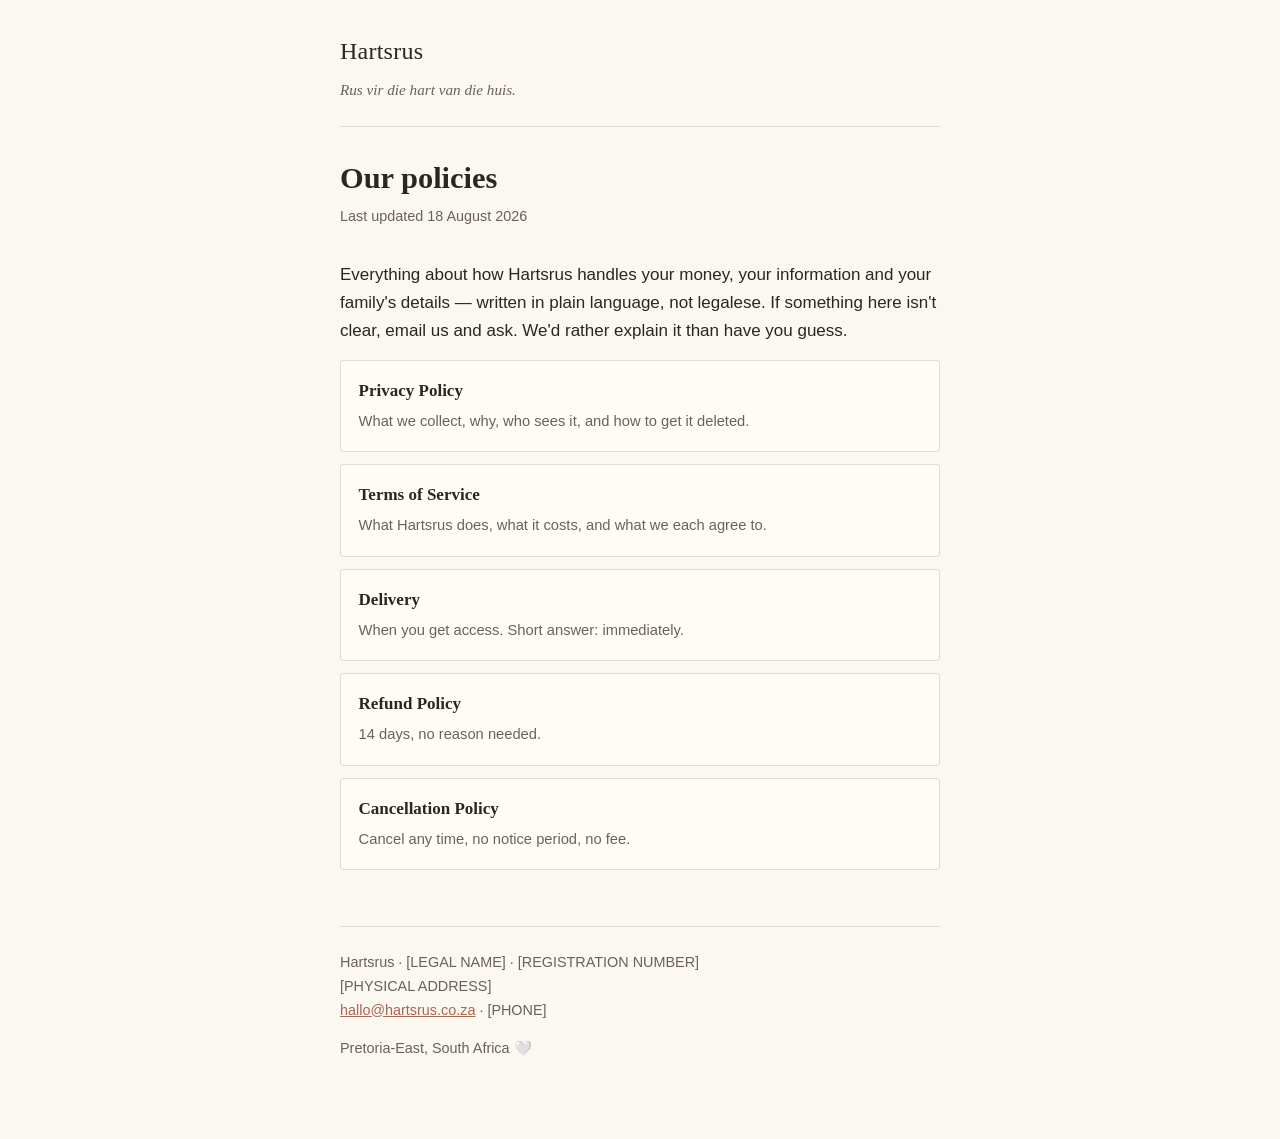
==== index.html @ e455530e "Policy pages: privacy, terms, delivery, refunds, cancellation" ====
<!DOCTYPE html>
<html lang="en">
<head>
<meta charset="utf-8">
<meta name="viewport" content="width=device-width, initial-scale=1">
<title>Policies · Hartsrus</title>
<meta name="description" content="Hartsrus policies: privacy, terms of service, delivery, refunds and cancellation.">
<link rel="stylesheet" href="styl.css">
</head>
<body>
<div class="wrap">

<header class="masthead">
  <p class="merk"><a href="./">Hartsrus</a></p>
  <p class="leuse">Rus vir die hart van die huis.</p>
</header>

<h1>Our policies</h1>
<p class="datum">Last updated 18 August 2026</p>

<p>Everything about how Hartsrus handles your money, your information and your family's details — written in plain language, not legalese. If something here isn't clear, email us and ask. We'd rather explain it than have you guess.</p>

<a class="kaart" href="privaatheid.html">
  <strong>Privacy Policy</strong>
  <span>What we collect, why, who sees it, and how to get it deleted.</span>
</a>

<a class="kaart" href="voorwaardes.html">
  <strong>Terms of Service</strong>
  <span>What Hartsrus does, what it costs, and what we each agree to.</span>
</a>

<a class="kaart" href="lewering.html">
  <strong>Delivery</strong>
  <span>When you get access. Short answer: immediately.</span>
</a>

<a class="kaart" href="terugbetaling.html">
  <strong>Refund Policy</strong>
  <span>14 days, no reason needed.</span>
</a>

<a class="kaart" href="kansellasie.html">
  <strong>Cancellation Policy</strong>
  <span>Cancel any time, no notice period, no fee.</span>
</a>

<footer>
  <p>Hartsrus · [LEGAL NAME] · [REGISTRATION NUMBER]<br>
  [PHYSICAL ADDRESS]<br>
  <a href="mailto:hallo@hartsrus.co.za">hallo@hartsrus.co.za</a> · [PHONE]</p>
  <p>Pretoria-East, South Africa 🤍</p>
</footer>

</div>
</body>
</html>
---- styl.css ----
:root {
  --papier: #FBF7F1;
  --ink: #2C2621;
  --sag: #6B615A;
  --lyn: #E4DACE;
  --klei: #A8674F;
  --kaart: #FFFCF8;
}

* { box-sizing: border-box; }

html { -webkit-text-size-adjust: 100%; }

body {
  margin: 0;
  background: var(--papier);
  color: var(--ink);
  font-family: -apple-system, BlinkMacSystemFont, "Segoe UI", Roboto, sans-serif;
  font-size: 17px;
  line-height: 1.65;
}

.wrap {
  max-width: 40rem;
  margin: 0 auto;
  padding: 2rem 1.25rem 4rem;
}

header.masthead {
  border-bottom: 1px solid var(--lyn);
  padding-bottom: 1.5rem;
  margin-bottom: 2rem;
}

.merk {
  font-family: Georgia, "Times New Roman", serif;
  font-size: 1.5rem;
  letter-spacing: 0.01em;
  margin: 0;
}

.merk a { color: var(--ink); text-decoration: none; }

.leuse {
  font-family: Georgia, serif;
  font-style: italic;
  color: var(--sag);
  font-size: 0.95rem;
  margin: 0.35rem 0 0;
}

h1 {
  font-family: Georgia, "Times New Roman", serif;
  font-size: 1.9rem;
  line-height: 1.25;
  font-weight: 600;
  margin: 0 0 0.5rem;
}

h2 {
  font-family: Georgia, serif;
  font-size: 1.2rem;
  font-weight: 600;
  margin: 2.5rem 0 0.6rem;
  padding-top: 1.25rem;
  border-top: 1px solid var(--lyn);
}

h2:first-of-type { border-top: none; padding-top: 0; }

h3 {
  font-size: 1rem;
  font-weight: 600;
  margin: 1.5rem 0 0.4rem;
}

p, li { margin: 0 0 0.9rem; }

ul { padding-left: 1.2rem; }

a { color: var(--klei); }

.datum {
  color: var(--sag);
  font-size: 0.9rem;
  margin-bottom: 2rem;
}

.kaart {
  display: block;
  background: var(--kaart);
  border: 1px solid var(--lyn);
  border-radius: 3px;
  padding: 1rem 1.1rem;
  margin-bottom: 0.75rem;
  text-decoration: none;
  color: var(--ink);
}

.kaart strong {
  font-family: Georgia, serif;
  font-weight: 600;
  display: block;
  margin-bottom: 0.15rem;
}

.kaart span { color: var(--sag); font-size: 0.92rem; }

.kaart:hover, .kaart:focus { border-color: var(--klei); }

.let-wel {
  background: var(--kaart);
  border-left: 3px solid var(--klei);
  padding: 0.9rem 1rem;
  margin: 1.5rem 0;
  font-size: 0.95rem;
}

.terug {
  display: inline-block;
  margin-bottom: 1.5rem;
  font-size: 0.92rem;
  color: var(--sag);
  text-decoration: none;
}

.terug:hover { color: var(--klei); }

footer {
  border-top: 1px solid var(--lyn);
  margin-top: 3.5rem;
  padding-top: 1.5rem;
  color: var(--sag);
  font-size: 0.9rem;
}

a:focus-visible, .kaart:focus-visible {
  outline: 2px solid var(--klei);
  outline-offset: 2px;
}

@media (max-width: 30rem) {
  body { font-size: 16px; }
  h1 { font-size: 1.6rem; }
}
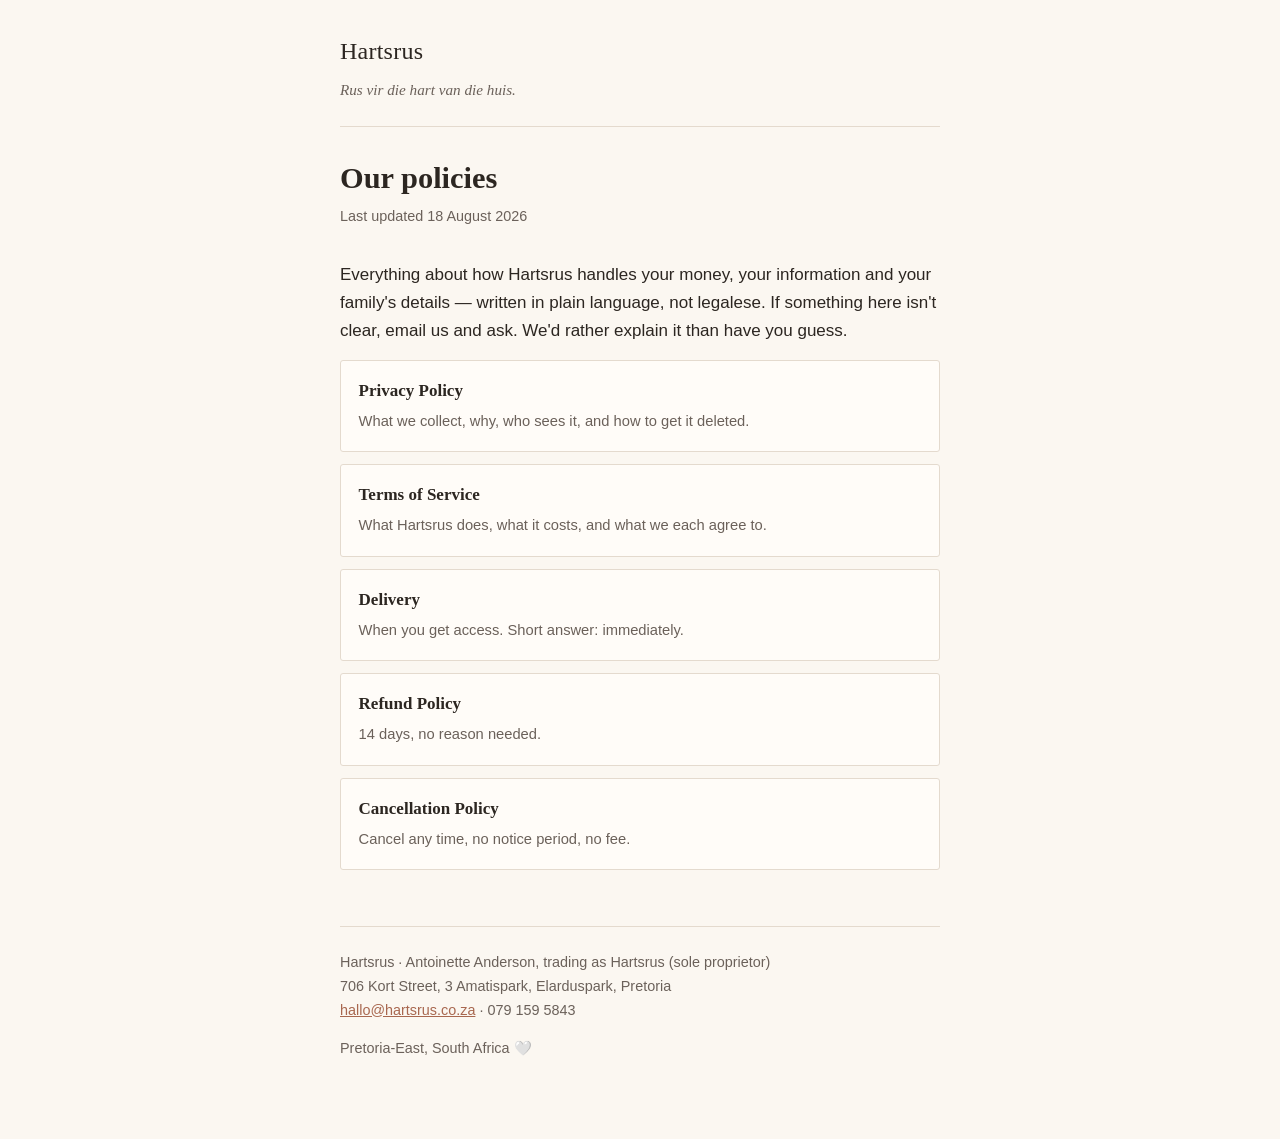
==== commit c9646a96: "Fill in business details: legal name, address, phone, retention period" ====
--- a/index.html
+++ b/index.html
@@ -46,9 +46,9 @@
 </a>
 
 <footer>
-  <p>Hartsrus · [LEGAL NAME] · [REGISTRATION NUMBER]<br>
-  [PHYSICAL ADDRESS]<br>
-  <a href="mailto:hallo@hartsrus.co.za">hallo@hartsrus.co.za</a> · [PHONE]</p>
+  <p>Hartsrus · Antoinette Anderson, trading as Hartsrus (sole proprietor)<br>
+  706 Kort Street, 3 Amatispark, Elarduspark, Pretoria<br>
+  <a href="mailto:hallo@hartsrus.co.za">hallo@hartsrus.co.za</a> · 079 159 5843</p>
   <p>Pretoria-East, South Africa 🤍</p>
 </footer>
 
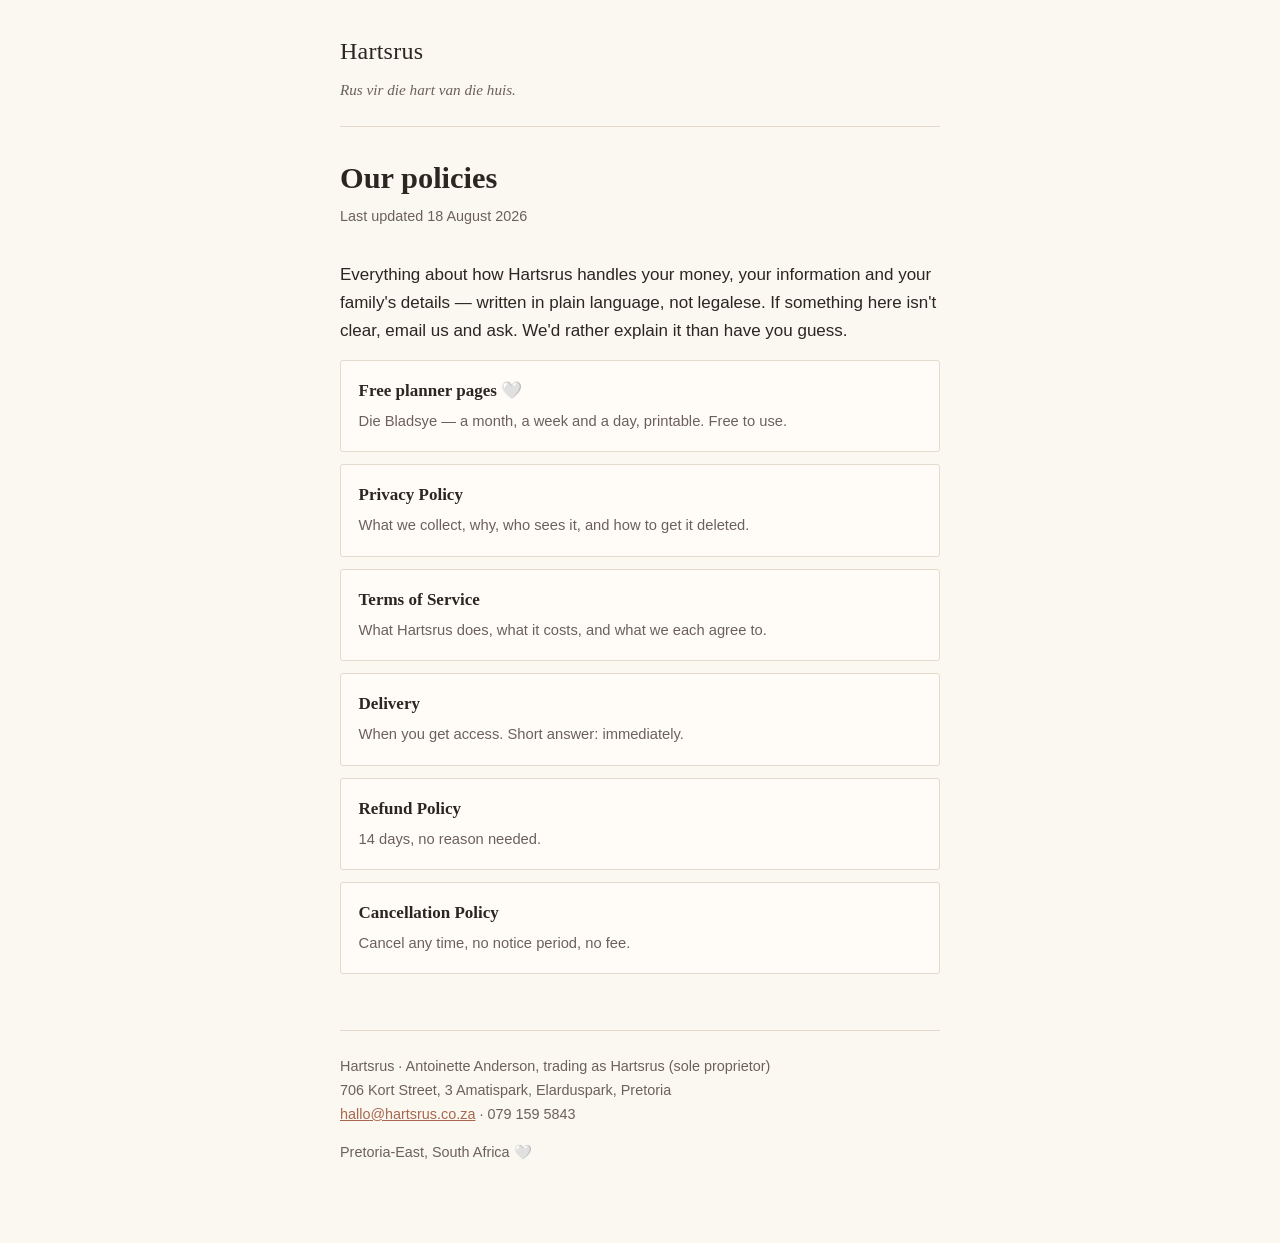
==== commit 3c511cf9: "Add free printable planner pages and family spreadsheet" ====
--- a/index.html
+++ b/index.html
@@ -19,6 +19,11 @@
 <p class="datum">Last updated 18 August 2026</p>
 
 <p>Everything about how Hartsrus handles your money, your information and your family's details — written in plain language, not legalese. If something here isn't clear, email us and ask. We'd rather explain it than have you guess.</p>
+
+<a class="kaart" href="gratis.html">
+  <strong>Free planner pages 🤍</strong>
+  <span>Die Bladsye — a month, a week and a day, printable. Free to use.</span>
+</a>
 
 <a class="kaart" href="privaatheid.html">
   <strong>Privacy Policy</strong>
--- a/styl.css
+++ b/styl.css
@@ -143,3 +143,37 @@
   body { font-size: 16px; }
   h1 { font-size: 1.6rem; }
 }
+
+/* aflaai — free downloads */
+.aflaai {
+  display: block;
+  background: var(--kaart);
+  border: 1px solid var(--lyn);
+  border-radius: 3px;
+  padding: 1.1rem 1.2rem;
+  margin-bottom: 0.9rem;
+  text-decoration: none;
+  color: var(--ink);
+}
+
+.aflaai strong {
+  font-family: Georgia, serif;
+  font-weight: 600;
+  font-size: 1.1rem;
+  display: block;
+  margin-bottom: 0.2rem;
+}
+
+.aflaai span { display: block; color: var(--sag); font-size: 0.92rem; }
+
+.aflaai em {
+  display: block;
+  margin-top: 0.55rem;
+  font-style: normal;
+  font-size: 0.85rem;
+  letter-spacing: 0.04em;
+  text-transform: uppercase;
+  color: var(--klei);
+}
+
+.aflaai:hover, .aflaai:focus { border-color: var(--klei); }
